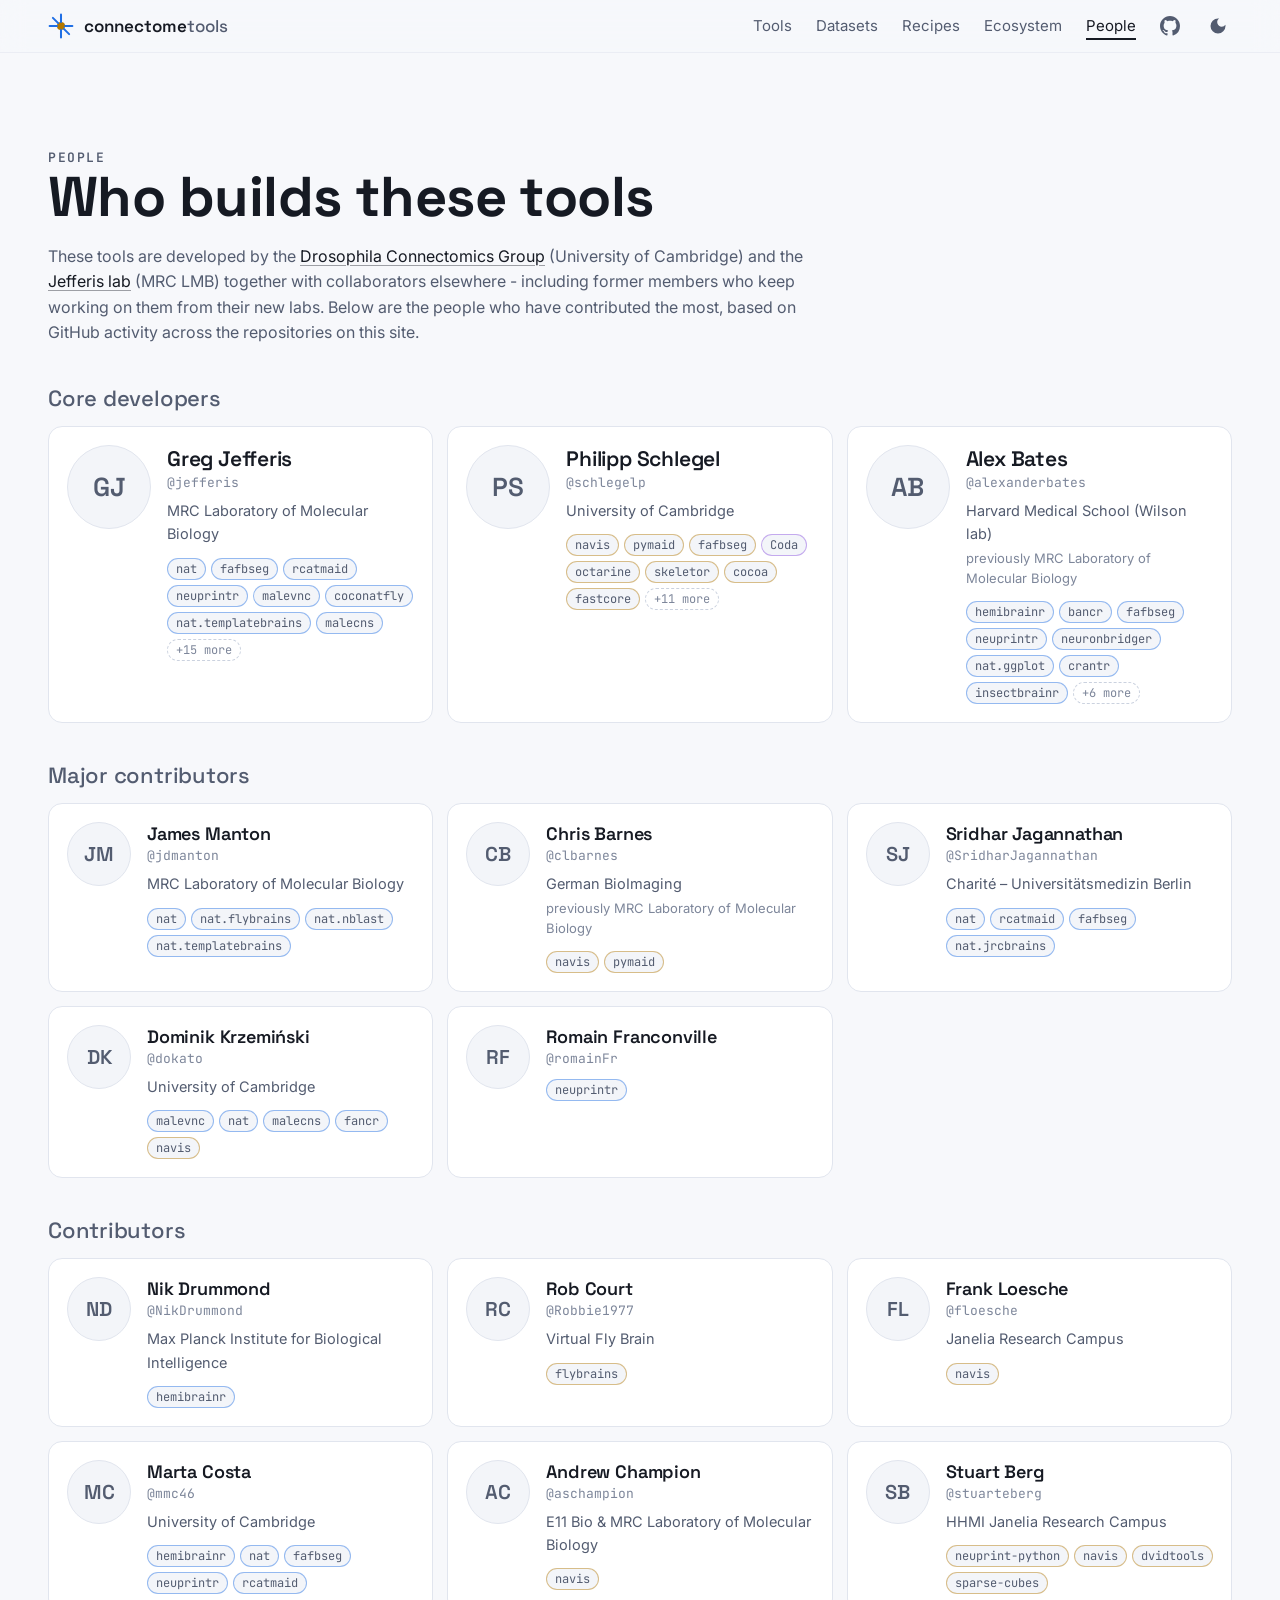
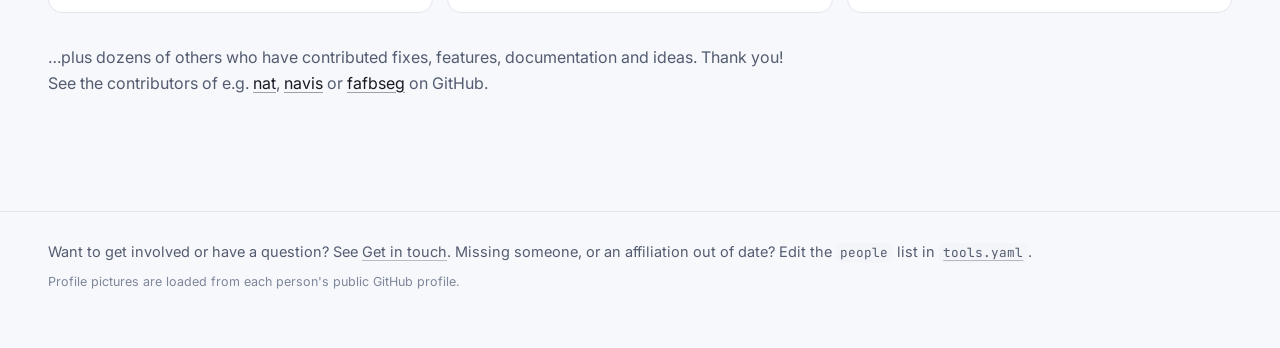
==== docs/people.html @ 2fbba4fc "improve website: - add contributors - add navigation rail - add "get in touch"" ====
<!doctype html>
<html lang="en">
<head>
  <meta charset="utf-8">
  <meta name="viewport" content="width=device-width, initial-scale=1">
  <title>People · Connectome Tools</title>
  <meta name="description" content="Open-source R and Python tools for neuroanatomy and connectomics, developed by the Drosophila Connectomics Group (University of Cambridge), the Jefferis lab (MRC LMB) and contributors from many other labs.">
  <meta property="og:title" content="People · Connectome Tools">
  <meta property="og:description" content="Open-source R and Python tools for neuroanatomy and connectomics.">
  <link rel="icon" href="data:image/svg+xml,<svg xmlns='http://www.w3.org/2000/svg' viewBox='0 0 32 32'><circle cx='16' cy='16' r='5' fill='%23ffc94d'/><path d='M16 11V2M16 21v9M11 16H2M21 16h9M12.5 12.5 6 6M19.5 19.5 26 26' stroke='%235b9cff' stroke-width='2.5' stroke-linecap='round'/></svg>">
  <link rel="preconnect" href="https://fonts.googleapis.com">
  <link rel="preconnect" href="https://fonts.gstatic.com" crossorigin>
  <link href="https://fonts.googleapis.com/css2?family=Inter:wght@400;500;600&family=JetBrains+Mono:wght@400;600&family=Space+Grotesk:wght@500;700&display=swap" rel="stylesheet">
  <link rel="stylesheet" href="style.css">
  <script>
    // Apply the saved theme before first paint to avoid a flash.
    try { const t = localStorage.getItem("theme"); if (t) document.documentElement.dataset.theme = t; } catch (e) {}
  </script>
</head>
<body>
  <header class="nav">
    <a class="brand" href="index.html" aria-label="Connectome Tools home">
      <svg viewBox="0 0 32 32" aria-hidden="true"><circle cx="16" cy="16" r="5" class="soma"/><path d="M16 11V2M16 21v9M11 16H2M21 16h9M12.5 12.5 6 6M19.5 19.5 26 26" class="neurites"/></svg>
      <span>connectome<b>tools</b></span>
    </a>
    <nav aria-label="Sections">
      <div class="nav-links">
        <a href="index.html#tools">Tools</a>
        <a href="index.html#datasets">Datasets</a>
        <a href="index.html#recipes">Recipes</a>
        <a href="index.html#ecosystem">Ecosystem</a>
        <a href="people.html" aria-current="true">People</a>
      </div>
      <a href="https://github.com/flyconnectome/tools" class="gh" aria-label="GitHub repository">
        <svg viewBox="0 0 16 16" aria-hidden="true"><path fill="currentColor" d="M8 0C3.58 0 0 3.58 0 8c0 3.54 2.29 6.53 5.47 7.59.4.07.55-.17.55-.38 0-.19-.01-.82-.01-1.49-2.01.37-2.53-.49-2.69-.94-.09-.23-.48-.94-.82-1.13-.28-.15-.68-.52-.01-.53.63-.01 1.08.58 1.23.82.72 1.21 1.87.87 2.33.66.07-.52.28-.87.51-1.07-1.78-.2-3.64-.89-3.64-3.95 0-.87.31-1.59.82-2.15-.08-.2-.36-1.02.08-2.12 0 0 .67-.21 2.2.82.64-.18 1.32-.27 2-.27.68 0 1.36.09 2 .27 1.53-1.04 2.2-.82 2.2-.82.44 1.1.16 1.92.08 2.12.51.56.82 1.27.82 2.15 0 3.07-1.87 3.75-3.65 3.95.29.25.54.73.54 1.48 0 1.07-.01 1.93-.01 2.2 0 .21.15.46.55.38A8.013 8.013 0 0016 8c0-4.42-3.58-8-8-8z"/></svg>
      </a>
      <button class="theme-toggle" type="button" aria-label="Toggle light/dark theme">
        <svg viewBox="0 0 24 24" aria-hidden="true"><path fill="currentColor" d="M12 3a9 9 0 1 0 9 9c0-.46-.04-.92-.1-1.36a5.39 5.39 0 0 1-4.4 2.26 5.4 5.4 0 0 1-3.14-9.8c-.44-.06-.9-.1-1.36-.1z"/></svg>
      </button>
    </nav>
  </header>

  <main>
    <section class="section people-page">
      <div class="section-head">
        <p class="eyebrow">People</p>
        <h1>Who builds these tools</h1>
        <p>These tools are developed by the <a href="https://flyconnecto.me">Drosophila Connectomics Group</a> (University of Cambridge)
          and the <a href="https://www2.mrc-lmb.cam.ac.uk/group-leaders/h-to-m/gregory-jefferis/">Jefferis lab</a> (MRC LMB) together with
          collaborators elsewhere - including former members who keep working on them from their new labs. Below are the people who have
          contributed the most, based on GitHub activity across the repositories on this site.</p>
      </div>
      <div id="people"></div>
      <p class="people-more">…plus dozens of others who have contributed fixes, features, documentation and ideas. Thank you!
        See the contributors of e.g. <a href="https://github.com/natverse/nat/graphs/contributors">nat</a>,
        <a href="https://github.com/navis-org/navis/graphs/contributors">navis</a> or
        <a href="https://github.com/natverse/fafbseg/graphs/contributors">fafbseg</a> on GitHub.</p>
    </section>
  </main>

  <footer class="footer">
    <p>Want to get involved or have a question? See <a href="index.html#contact">Get in touch</a>.
      Missing someone, or an affiliation out of date? Edit the <code>people</code> list in
      <a href="https://github.com/flyconnectome/tools/blob/main/tools.yaml"><code>tools.yaml</code></a>.</p>
    <p class="small">Profile pictures are loaded from each person's public GitHub profile.</p>
  </footer>

  <script type="module" src="people.js"></script>
  <script type="module" src="theme.js"></script>
</body>
</html>
---- docs/style.css ----
/* ------------------------------------------------------------------ tokens */
:root {
  --bg: #0a0c11;
  --bg-2: #0f1218;
  --surface: #141823;
  --surface-2: #1a1f2c;
  --border: #252b3a;
  --border-strong: #343c50;
  --text: #e8eaf0;
  --muted: #9aa3b6;
  --faint: #6b7489;

  --r: #5b9cff;
  --python: #ffc94d;
  --web: #c08cff;
  --r-soft: rgba(91, 156, 255, .14);
  --python-soft: rgba(255, 201, 77, .14);
  --web-soft: rgba(192, 140, 255, .14);

  --wip: #ff9f43;
  --restricted: #ff6b81;
  --ok: #3ddc97;

  --code-bg: #0d1017;
  --tok-kw: #ff7b9c;
  --tok-str: #8be9a8;
  --tok-num: #ffc94d;
  --tok-fn: #7cc4ff;
  --tok-com: #6b7489;

  --radius: 14px;
  --shadow: 0 10px 30px -12px rgba(0, 0, 0, .6);
  --font: "Inter", system-ui, -apple-system, "Segoe UI", sans-serif;
  --font-display: "Space Grotesk", var(--font);
  --font-mono: "JetBrains Mono", ui-monospace, SFMono-Regular, Menlo, monospace;
  color-scheme: dark;
}

@media (prefers-color-scheme: light) {
  :root:not([data-theme="dark"]) {
    --bg: #f7f8fb; --bg-2: #eef1f6; --surface: #ffffff; --surface-2: #f3f5f9;
    --border: #e1e5ee; --border-strong: #cbd2df; --text: #161a23; --muted: #535c70; --faint: #7d869a;
    --r: #1f6fe5; --python: #b37800; --web: #8a4fe0;
    --r-soft: rgba(31, 111, 229, .10); --python-soft: rgba(214, 150, 0, .13); --web-soft: rgba(138, 79, 224, .10);
    --wip: #c76a00; --restricted: #d63355; --ok: #12935c;
    --code-bg: #f3f5f9; --tok-kw: #c2185b; --tok-str: #2e7d32; --tok-num: #a35f00; --tok-fn: #1f6fe5; --tok-com: #7d869a;
    --shadow: 0 10px 30px -14px rgba(20, 30, 60, .25);
    color-scheme: light;
  }
}
:root[data-theme="light"] {
  --bg: #f7f8fb; --bg-2: #eef1f6; --surface: #ffffff; --surface-2: #f3f5f9;
  --border: #e1e5ee; --border-strong: #cbd2df; --text: #161a23; --muted: #535c70; --faint: #7d869a;
  --r: #1f6fe5; --python: #b37800; --web: #8a4fe0;
  --r-soft: rgba(31, 111, 229, .10); --python-soft: rgba(214, 150, 0, .13); --web-soft: rgba(138, 79, 224, .10);
  --wip: #c76a00; --restricted: #d63355; --ok: #12935c;
  --code-bg: #f3f5f9; --tok-kw: #c2185b; --tok-str: #2e7d32; --tok-num: #a35f00; --tok-fn: #1f6fe5; --tok-com: #7d869a;
  --shadow: 0 10px 30px -14px rgba(20, 30, 60, .25);
  color-scheme: light;
}

/* -------------------------------------------------------------------- base */
*, *::before, *::after { box-sizing: border-box; }
[hidden] { display: none !important; }   /* components below set `display`, which would otherwise override `hidden` */
html { scroll-behavior: smooth; scroll-padding-top: 72px; }
@media (prefers-reduced-motion: reduce) { html { scroll-behavior: auto; } }
body {
  margin: 0;
  background: var(--bg);
  color: var(--text);
  font: 16px/1.6 var(--font);
  -webkit-font-smoothing: antialiased;
  overflow-x: hidden;
}
a { color: inherit; text-decoration-color: color-mix(in srgb, currentColor 40%, transparent); text-underline-offset: 3px; }
a:hover { text-decoration-color: currentColor; }
code { font: .88em var(--font-mono); background: var(--surface-2); padding: .1em .35em; border-radius: 5px; }
h1, h2, h3 { font-family: var(--font-display); line-height: 1.1; margin: 0; letter-spacing: -.01em; }
button { font: inherit; color: inherit; }
:focus-visible { outline: 2px solid var(--r); outline-offset: 2px; border-radius: 6px; }

/* --------------------------------------------------------------------- nav */
.nav {
  position: sticky; top: 0; z-index: 20;
  display: flex; align-items: center; justify-content: space-between; gap: 16px;
  padding: 12px clamp(16px, 4vw, 48px);
  background: color-mix(in srgb, var(--bg) 78%, transparent);
  backdrop-filter: blur(12px);
  border-bottom: 1px solid color-mix(in srgb, var(--border) 60%, transparent);
}
.brand { display: flex; align-items: center; gap: 10px; text-decoration: none; font: 600 17px var(--font-display); }
.brand svg { width: 26px; height: 26px; }
.brand .soma { fill: var(--python); }
.brand .neurites { stroke: var(--r); stroke-width: 2.5; stroke-linecap: round; fill: none; }
.brand b { color: var(--muted); font-weight: 500; }
.nav nav { display: flex; align-items: center; gap: clamp(8px, 2vw, 24px); }
.nav-links { display: flex; gap: clamp(8px, 2vw, 24px); }
.nav nav a { text-decoration: none; color: var(--muted); font-size: 15px; transition: color .15s; }
.nav nav a:hover, .nav-links a[aria-current="true"] { color: var(--text); }
.nav-links a[aria-current="true"] { box-shadow: 0 2px 0 var(--text); }
.nav .gh svg, .theme-toggle svg { width: 20px; height: 20px; display: block; }
.theme-toggle { background: none; border: 0; padding: 4px; cursor: pointer; color: var(--muted); }
.theme-toggle:hover { color: var(--text); }
@media (max-width: 640px) {
  /* Section links move to a scrollable second row so they stay discoverable on phones */
  .nav { flex-wrap: wrap; row-gap: 8px; }
  .nav nav { display: contents; }
  .nav .gh { margin-left: auto; }
  .nav-links { order: 3; width: 100%; overflow-x: auto; gap: 16px; padding-bottom: 2px; scrollbar-width: none; }
  .nav-links a { white-space: nowrap; font-size: 14px; }
  html { scroll-padding-top: 104px; }
}

/* -------------------------------------------------------------------- rail */
.rail {
  position: fixed; left: 22px; top: 50%; transform: translate(-10px, -50%); z-index: 15;
  display: none;
  /* hidden over the hero; nav.js adds .shown once the hero is mostly scrolled past */
  opacity: 0; visibility: hidden; transition: opacity .3s, transform .3s, visibility 0s .3s;
}
.rail.shown { opacity: 1; visibility: visible; transform: translate(0, -50%); transition: opacity .3s, transform .3s; }
.rail ol { list-style: none; margin: 0; padding: 0; display: flex; flex-direction: column; gap: 26px; position: relative; }
.rail a { display: flex; align-items: center; gap: 12px; text-decoration: none; color: var(--faint); font-size: 13px; font-weight: 500; }
.rail i {
  width: 11px; height: 11px; border-radius: 50%; flex: none; position: relative; z-index: 1;
  background: var(--bg); border: 2px solid var(--border-strong); transition: all .2s;
}
.rail a span {
  padding: 3px 9px; border-radius: 7px; white-space: nowrap;
  background: color-mix(in srgb, var(--surface) 92%, transparent); border: 1px solid var(--border);
  opacity: 0; transform: translateX(-6px); pointer-events: none; transition: opacity .2s, transform .2s, color .2s;
}
.rail a:hover i { border-color: var(--muted); }
.rail a[aria-current="true"] { color: var(--text); }
.rail a[aria-current="true"] i { background: var(--text); border-color: var(--text); transform: scale(1.25); }
.rail:hover a span, .rail a:focus-visible span { opacity: 1; transform: none; pointer-events: auto; }
.rail-track { position: absolute; left: 4.75px; width: 1.5px; background: var(--border); }   /* top/height set by nav.js */
.rail-fill { position: absolute; left: 0; top: 0; width: 100%; height: 0; background: linear-gradient(var(--r), var(--web), var(--python)); }
@media (min-width: 1100px) { .rail { display: block; } }
/* Enough gutter to keep the labels visible permanently */
@media (min-width: 1600px) {
  .rail a span { opacity: 1; transform: none; pointer-events: auto; background: none; border-color: transparent; padding-left: 0; }
}

/* -------------------------------------------------------------------- hero */
.hero {
  position: relative;
  min-height: min(88vh, 860px);
  display: grid;
  grid-template-columns: minmax(0, 1fr);
  align-items: center;
  padding: clamp(32px, 6vw, 80px) clamp(16px, 4vw, 48px);
  overflow: hidden;
  isolation: isolate;
  background:
    radial-gradient(60% 70% at 75% 45%, color-mix(in srgb, var(--r) 14%, transparent), transparent 70%),
    radial-gradient(40% 50% at 85% 75%, color-mix(in srgb, var(--python) 9%, transparent), transparent 70%);
}
.hero-canvas { position: absolute; inset: 0 0 0 36%; z-index: -1; cursor: grab; }
.hero-canvas:active { cursor: grabbing; }
.hero-canvas canvas { display: block; width: 100% !important; height: 100% !important; }
.hero-text { max-width: 620px; position: relative; pointer-events: none; }
.hero-text a, .hero-text .btn { pointer-events: auto; }
.eyebrow {
  font: 600 13px var(--font-mono); letter-spacing: .12em; text-transform: uppercase; color: var(--muted); margin: 0 0 18px;
}
.hero h1 { font-size: clamp(40px, 6.4vw, 76px); font-weight: 700; margin-bottom: 22px; }
.grad {
  background: linear-gradient(100deg, var(--r) 10%, var(--web) 55%, var(--python) 95%);
  -webkit-background-clip: text; background-clip: text; color: transparent;
}
.lede { font-size: clamp(16px, 1.6vw, 19px); color: var(--muted); max-width: 54ch; margin: 0 0 30px; }
.lede a { color: var(--text); }
.cta { display: flex; flex-wrap: wrap; gap: 12px; margin-bottom: 36px; }
.btn {
  display: inline-flex; align-items: center; gap: 10px;
  padding: 12px 20px; border-radius: 999px; text-decoration: none; font-weight: 500;
  border: 1px solid var(--border-strong); background: color-mix(in srgb, var(--surface) 70%, transparent);
  transition: transform .15s, border-color .15s, background .15s;
}
.btn:hover { transform: translateY(-1px); border-color: var(--muted); }
.btn.primary { background: var(--text); color: var(--bg); border-color: var(--text); }
.btn.primary svg { width: 18px; height: 18px; stroke: currentColor; stroke-width: 2; fill: none; stroke-linecap: round; stroke-linejoin: round; }
.hero-stats { list-style: none; display: flex; flex-wrap: wrap; gap: 10px 28px; padding: 0; margin: 0; }
.hero-stats li { color: var(--muted); font-size: 14px; }
.hero-stats b { display: block; font: 700 26px var(--font-display); color: var(--text); }
.hero-legend {
  position: absolute; right: clamp(16px, 4vw, 48px); bottom: 20px; max-width: 360px;
  font-size: 12px; color: var(--faint); text-align: right;
}
.legend-title { margin: 0 0 8px; }
.hero-legend ul { list-style: none; padding: 0; margin: 0; display: flex; flex-wrap: wrap; justify-content: flex-end; gap: 4px 12px; }
.hero-legend li { cursor: default; display: flex; align-items: center; gap: 6px; font-family: var(--font-mono); transition: color .15s; }
.hero-legend li:hover { color: var(--text); }
.hero-legend li i { width: 8px; height: 8px; border-radius: 50%; display: inline-block; }
@media (max-width: 860px) {
  .hero { min-height: auto; padding-top: 360px; }
  .hero-canvas { inset: 0 0 auto 0; height: 380px; }
  .hero-legend { position: static; text-align: left; max-width: none; margin-top: 28px; }
  .hero-legend ul { justify-content: flex-start; }
}

/* ---------------------------------------------------------------- sections */
.section { padding: clamp(56px, 8vw, 96px) clamp(16px, 4vw, 48px) 0; max-width: 1320px; margin: 0 auto; }
.section-head { max-width: 760px; margin-bottom: 28px; }
.section-head h2 { font-size: clamp(30px, 4vw, 44px); margin-bottom: 12px; }
.section-head p { color: var(--muted); margin: 0; }
.section-head a { color: var(--text); }

/* ----------------------------------------------------------------- filters */
.filters {
  display: flex; flex-direction: column; gap: 12px;
  padding: 14px; margin-bottom: 14px;
  background: var(--surface); border: 1px solid var(--border); border-radius: var(--radius);
  position: sticky; top: 62px; z-index: 10; box-shadow: var(--shadow);
}
.filter-row { display: flex; flex-wrap: wrap; gap: 10px 16px; align-items: center; }
.search { display: flex; align-items: center; gap: 8px; flex: 1 1 200px; min-width: 0;
  background: var(--bg-2); border: 1px solid var(--border); border-radius: 10px; padding: 0 12px; }
.search svg { width: 16px; height: 16px; stroke: var(--faint); stroke-width: 2; fill: none; flex: none; }
.search input { border: 0; background: none; color: var(--text); font: inherit; padding: 8px 0; width: 100%; outline: none; }
.chips { display: flex; flex-wrap: wrap; gap: 6px; }
.chip {
  border: 1px solid var(--border); background: var(--bg-2); color: var(--muted);
  padding: 5px 12px; border-radius: 999px; font-size: 13.5px; cursor: pointer; transition: all .15s;
}
.chip:hover { color: var(--text); border-color: var(--border-strong); }
.chip.active { color: var(--text); border-color: var(--text); background: var(--surface-2); }
.chip[data-lang="r"].active { border-color: var(--r); background: var(--r-soft); }
.chip[data-lang="python"].active { border-color: var(--python); background: var(--python-soft); }
.chip[data-lang="web"].active { border-color: var(--web); background: var(--web-soft); }
.select { display: flex; align-items: center; gap: 8px; font-size: 13.5px; color: var(--muted); }
.select select {
  font: inherit; color: var(--text); background: var(--bg-2); border: 1px solid var(--border);
  border-radius: 10px; padding: 6px 10px; max-width: 180px;
}
.view-toggle { display: inline-flex; border: 1px solid var(--border); border-radius: 10px; overflow: hidden; }
.select { margin-left: auto; }
.view-toggle button { background: var(--bg-2); border: 0; padding: 6px 12px; font-size: 13.5px; color: var(--muted); cursor: pointer; }
.view-toggle button.active { background: var(--surface-2); color: var(--text); box-shadow: inset 0 -2px 0 var(--text); }
@media (max-width: 860px) { .filters { position: static; } .select { margin-left: 0; } }
.result-count { color: var(--faint); font-size: 13.5px; margin: 0 0 14px 4px; }

/* -------------------------------------------------------------------- grid */
.grid { display: grid; grid-template-columns: repeat(auto-fill, minmax(280px, 1fr)); gap: 14px; }
.card {
  position: relative; display: flex; flex-direction: column; gap: 10px;
  padding: 18px 18px 14px; border-radius: var(--radius);
  background: var(--surface); border: 1px solid var(--border);
  transition: transform .18s, border-color .18s, box-shadow .18s;
  --accent: var(--muted); --accent-soft: transparent;
}
.card[data-lang="r"] { --accent: var(--r); --accent-soft: var(--r-soft); }
.card[data-lang="python"] { --accent: var(--python); --accent-soft: var(--python-soft); }
.card[data-lang="web"] { --accent: var(--web); --accent-soft: var(--web-soft); }
.card::before {
  content: ""; position: absolute; inset: 0 0 auto; height: 3px; border-radius: var(--radius) var(--radius) 0 0;
  background: linear-gradient(90deg, var(--accent), transparent 80%); opacity: .8;
}
.card:hover { transform: translateY(-2px); border-color: var(--border-strong); box-shadow: var(--shadow); }
.card.flash { animation: flash 1.6s ease-out; }
@keyframes flash { 0%, 30% { border-color: var(--accent); box-shadow: 0 0 0 4px var(--accent-soft); } }
.card-head { display: flex; align-items: center; gap: 10px; }
.card-head h3 { font: 600 17px var(--font-mono); letter-spacing: -.01em; word-break: break-word; }
.card-head h3 a { text-decoration: none; }
.card-head h3 a::after { content: ""; position: absolute; inset: 0; border-radius: var(--radius); }
.tag {
  font: 600 10.5px var(--font-mono); text-transform: uppercase; letter-spacing: .06em;
  padding: 2px 7px; border-radius: 6px; color: var(--accent); background: var(--accent-soft); white-space: nowrap;
}
.status { font: 600 10.5px var(--font-mono); text-transform: uppercase; letter-spacing: .06em; padding: 2px 7px; border-radius: 6px; border: 1px solid; white-space: nowrap; }
.status.wip { color: var(--wip); border-color: color-mix(in srgb, var(--wip) 50%, transparent); }
.status.ext { color: var(--muted); border-color: var(--border-strong); text-transform: none; letter-spacing: 0; }
.status.restricted { color: var(--restricted); border-color: color-mix(in srgb, var(--restricted) 50%, transparent); }
.card-head .spacer { flex: 1; }
.card p { margin: 0; color: var(--muted); font-size: 14.5px; line-height: 1.55; }
.card p a { position: relative; z-index: 1; }
.card .ds { display: flex; flex-wrap: wrap; gap: 4px; }
.card .ds span { font-size: 11.5px; padding: 1px 7px; border-radius: 999px; background: var(--surface-2); color: var(--muted); border: 1px solid var(--border); }
.card .ds span.generic { border-style: dashed; }
.card-foot { display: flex; align-items: center; gap: 12px; margin-top: auto; padding-top: 6px; font-size: 12.5px; color: var(--faint); }
.card-foot .links { margin-left: auto; display: flex; gap: 10px; position: relative; z-index: 1; }
.card-foot .links a { color: var(--muted); text-decoration: none; }
.card-foot .links a:hover { color: var(--text); }
.card-foot svg { width: 13px; height: 13px; vertical-align: -2px; fill: currentColor; }
.empty { color: var(--muted); padding: 40px; text-align: center; border: 1px dashed var(--border); border-radius: var(--radius); }

/* ------------------------------------------------------------------- pairs */
.pairs { display: flex; flex-direction: column; gap: 14px; }
.pair { display: grid; grid-template-columns: 1fr 150px 1fr; gap: 14px; align-items: stretch; }
.pair-side { display: grid; gap: 10px; align-content: center; }
.pair-side.r { justify-items: stretch; }
.pair-mid { display: flex; align-items: center; justify-content: center; text-align: center; font: 500 14px var(--font-display); color: var(--muted); position: relative; }
.pair-mid::before { content: ""; position: absolute; left: -14px; right: -14px; top: 50%; border-top: 1px dashed var(--border-strong); z-index: -1; }
.pair-mid span { background: var(--bg); padding: 6px 10px; border-radius: 8px; border: 1px solid var(--border); }
.pair .card { padding: 14px 16px 12px; }
.pair-head { display: grid; grid-template-columns: 1fr 150px 1fr; gap: 14px; font: 600 13px var(--font-mono); text-transform: uppercase; letter-spacing: .1em; }
.pair-head .r { color: var(--r); } .pair-head .python { color: var(--python); text-align: right; }
@media (max-width: 760px) {
  .pair, .pair-head { grid-template-columns: 1fr; }
  .pair-mid { justify-content: flex-start; } .pair-mid::before { display: none; }
  .pair-head { display: none; }
  .pair { padding-bottom: 14px; border-bottom: 1px solid var(--border); }
}

/* ------------------------------------------------------------------ matrix */
.matrix-wrap { overflow-x: auto; border: 1px solid var(--border); border-radius: var(--radius); background: var(--surface); }
.matrix { border-collapse: separate; border-spacing: 0; font-size: 13.5px; min-width: 100%; }
.matrix th, .matrix td { padding: 0; text-align: center; border-bottom: 1px solid var(--border); }
.matrix thead th { position: sticky; top: 0; background: var(--surface); vertical-align: bottom; height: 160px; z-index: 1; }
.matrix thead th.col { width: 34px; min-width: 34px; }
.matrix thead th.col a {
  writing-mode: vertical-rl; transform: rotate(180deg); text-decoration: none;
  font: 500 12.5px var(--font-mono); padding: 10px 0; display: inline-block; white-space: nowrap; color: var(--muted);
}
.matrix thead th.col a:hover { color: var(--text); }
.matrix thead th.col.r { box-shadow: inset 0 -3px 0 var(--r); }
.matrix thead th.col.python { box-shadow: inset 0 -3px 0 var(--python); }
.matrix thead th.col.web { box-shadow: inset 0 -3px 0 var(--web); }
.matrix thead th.group-gap, .matrix td.group-gap { width: 10px; min-width: 10px; border-bottom-color: transparent; }
.matrix tbody th {
  position: sticky; left: 0; background: var(--surface); text-align: left; font-weight: 500; z-index: 1;
  padding: 8px 16px; white-space: nowrap; min-width: 220px; cursor: pointer;
}
@media (max-width: 640px) { .matrix tbody th { min-width: 150px; padding: 8px 10px; white-space: normal; } }
.matrix tbody th small { display: block; color: var(--faint); font-weight: 400; font-size: 12px; }
.matrix tbody th .lock { color: var(--restricted); font-size: 11px; margin-left: 4px; }
.matrix tbody tr { transition: background .12s; }
.matrix tbody tr:hover, .matrix tbody tr:hover th { background: var(--surface-2); }
.matrix tbody tr.selected th { box-shadow: inset 3px 0 0 var(--text); }
.matrix td.hl, .matrix th.hl { background: color-mix(in srgb, var(--surface-2) 80%, transparent); }
.dot { display: inline-block; width: 11px; height: 11px; border-radius: 50%; vertical-align: -1px; }
.dot.dedicated { background: var(--text); }
.dot.generic { border: 1.5px solid var(--muted); }
.matrix td .dot.dedicated { background: var(--c, var(--text)); }
.matrix td .dot.generic { border-color: var(--c, var(--muted)); }
.matrix td.r { --c: var(--r); } .matrix td.python { --c: var(--python); } .matrix td.web { --c: var(--web); }
.matrix tbody tr:last-child > * { border-bottom: 0; }

/* ----------------------------------------------------------------- recipes */
.recipes { display: grid; grid-template-columns: 280px minmax(0, 1fr); gap: 18px; align-items: start; }
.recipe-list { list-style: none; margin: 0; padding: 0; display: flex; flex-direction: column; gap: 6px; }
.recipe-list button {
  width: 100%; text-align: left; background: none; border: 1px solid transparent; border-radius: 10px;
  padding: 10px 14px; cursor: pointer; color: var(--muted); font-weight: 500; transition: all .15s;
}
.recipe-list button:hover { color: var(--text); background: var(--surface); }
.recipe-list button[aria-selected="true"] { color: var(--text); background: var(--surface); border-color: var(--border-strong); }
.recipe-panel { background: var(--surface); border: 1px solid var(--border); border-radius: var(--radius); overflow: hidden; min-width: 0; }
.recipe-panel .blurb { padding: 16px 18px 0; margin: 0; color: var(--muted); font-size: 14.5px; }
.recipe-panel .blurb a { color: var(--text); }
.code-tabs { display: flex; gap: 4px; padding: 14px 18px 0; border-bottom: 1px solid var(--border); }
.code-tabs button {
  background: none; border: 0; padding: 8px 14px; cursor: pointer; color: var(--muted);
  font: 600 13px var(--font-mono); border-bottom: 2px solid transparent; margin-bottom: -1px;
}
.code-tabs button[data-lang="r"][aria-selected="true"] { color: var(--r); border-color: var(--r); }
.code-tabs button[data-lang="python"][aria-selected="true"] { color: var(--python); border-color: var(--python); }
.code-tabs .copy { margin-left: auto; font-weight: 500; }
.code-tabs .copy:hover { color: var(--text); }
.recipe-panel pre { margin: 0; padding: 18px; background: var(--code-bg); overflow-x: auto; font: 13.5px/1.65 var(--font-mono); }
.recipe-panel pre code { background: none; padding: 0; font: inherit; }
.recipe-panel .uses { padding: 12px 18px 16px; font-size: 13px; color: var(--faint); border-top: 1px solid var(--border); background: var(--code-bg); }
.recipe-panel .uses a { color: var(--muted); }
@media (max-width: 760px) {
  .recipes { grid-template-columns: 1fr; }
  .recipe-list { flex-direction: row; overflow-x: auto; padding-bottom: 4px; }
  .recipe-list button { white-space: nowrap; }
}
.hljs-keyword, .hljs-built_in, .hljs-literal { color: var(--tok-kw); }
.hljs-string { color: var(--tok-str); }
.hljs-number { color: var(--tok-num); }
.hljs-title, .hljs-title.function_, .hljs-params { color: var(--tok-fn); }
.hljs-comment { color: var(--tok-com); font-style: italic; }
.hljs-operator, .hljs-punctuation { color: var(--muted); }

/* ------------------------------------------------------------------- graph */
.graph {
  position: relative; height: min(78vh, 760px); min-height: 480px;
  border: 1px solid var(--border); border-radius: var(--radius); overflow: hidden;
  background:
    radial-gradient(circle at 25% 50%, var(--r-soft), transparent 45%),
    radial-gradient(circle at 75% 50%, var(--python-soft), transparent 45%),
    var(--surface);
}
.graph svg { display: block; width: 100%; height: 100%; }
.graph .link { stroke: var(--border-strong); stroke-opacity: .9; fill: none; }
.graph .link.pair { stroke: var(--muted); stroke-dasharray: 4 4; stroke-opacity: .55; }
.graph .node circle { stroke: var(--bg); stroke-width: 2; cursor: pointer; }
.graph .node text { font: 500 11px var(--font-mono); fill: var(--text); pointer-events: none; paint-order: stroke; stroke: var(--surface); stroke-width: 3px; }
.graph .node.r circle { fill: var(--r); } .graph .node.python circle { fill: var(--python); } .graph .node.web circle { fill: var(--web); }
.graph .node.ext circle { fill-opacity: .25; stroke: var(--python); stroke-width: 1.5; stroke-dasharray: 3 2; }
.graph.focus .node, .graph.focus .link { opacity: .12; transition: opacity .15s; }
.graph.focus .node.on, .graph.focus .link.on { opacity: 1; }
.graph-legend { position: absolute; left: 14px; bottom: 12px; display: flex; flex-wrap: wrap; gap: 6px 16px; font-size: 12.5px; color: var(--muted); pointer-events: none; }
.graph-legend span { display: flex; align-items: center; gap: 6px; }
.sw { width: 10px; height: 10px; border-radius: 50%; display: inline-block; }
.sw.ext { border: 1.5px dashed var(--muted); }
.sw.r { background: var(--r); } .sw.python { background: var(--python); } .sw.web { background: var(--web); }
.ln { width: 22px; border-top: 1.5px solid var(--border-strong); display: inline-block; }
.ln.dashed { border-top: 1.5px dashed var(--muted); }
.graph-labels { position: absolute; top: 14px; left: 18px; right: 18px; display: flex; justify-content: space-between; pointer-events: none;
  font: 600 13px var(--font-mono); letter-spacing: .12em; text-transform: uppercase; }
.graph-labels .r { color: var(--r); } .graph-labels .python { color: var(--python); }

/* ------------------------------------------------------------ tooltip/foot */
.tooltip {
  position: fixed; z-index: 50; pointer-events: none; max-width: 300px;
  background: var(--surface-2); border: 1px solid var(--border-strong); border-radius: 10px;
  padding: 10px 12px; font-size: 13px; color: var(--muted); box-shadow: var(--shadow);
}
.tooltip b { color: var(--text); font-family: var(--font-mono); }
.footer { max-width: 1320px; margin: clamp(64px, 9vw, 120px) auto 0; padding: 28px clamp(16px, 4vw, 48px) 48px; border-top: 1px solid var(--border); color: var(--muted); font-size: 14.5px; }
.footer p { margin: 0 0 8px; }
.footer .small { font-size: 12.5px; color: var(--faint); }

/* ------------------------------------------------------------------ people */
.people-page h1 { font-size: clamp(36px, 5vw, 56px); margin-bottom: 16px; }
.people-group { font-size: 22px; margin: 40px 0 16px; color: var(--muted); font-weight: 500; }
.people-grid { display: grid; grid-template-columns: repeat(auto-fill, minmax(300px, 1fr)); gap: 14px; }
.people-grid.core { grid-template-columns: repeat(auto-fill, minmax(360px, 1fr)); }
.person {
  display: flex; gap: 16px; align-items: flex-start; padding: 18px;
  background: var(--surface); border: 1px solid var(--border); border-radius: var(--radius);
}
.avatar {
  flex: none; width: 64px; height: 64px; border-radius: 50%; overflow: hidden;
  background: var(--surface-2); border: 1px solid var(--border);
  display: grid; place-items: center; font: 600 20px var(--font-display); color: var(--muted);
}
.person.core .avatar { width: 84px; height: 84px; font-size: 26px; }
.avatar img { width: 100%; height: 100%; object-fit: cover; display: block; }
.person-body { min-width: 0; display: flex; flex-direction: column; gap: 2px; }
.person h3 { font: 600 18px var(--font-display); }
.person.core h3 { font-size: 21px; }
.handle { font: 13px var(--font-mono); color: var(--faint); text-decoration: none; }
.handle:hover { color: var(--text); }
.affil { margin: 6px 0 0; font-size: 14.5px; color: var(--muted); }
.prev { margin: 0; font-size: 13px; color: var(--faint); }
.pkgs { display: flex; flex-wrap: wrap; gap: 5px; margin-top: 10px; }
.pkg {
  font: 12px var(--font-mono); padding: 2px 8px; border-radius: 999px; text-decoration: none;
  color: var(--muted); background: var(--surface-2); border: 1px solid var(--border);
}
.pkg[data-lang="r"] { border-color: color-mix(in srgb, var(--r) 45%, transparent); }
.pkg[data-lang="python"] { border-color: color-mix(in srgb, var(--python) 45%, transparent); }
.pkg[data-lang="web"] { border-color: color-mix(in srgb, var(--web) 45%, transparent); }
.pkg:hover { color: var(--text); }
.more { display: contents; }
.more summary { font: 12px var(--font-mono); padding: 2px 8px; border-radius: 999px; cursor: pointer; color: var(--faint); list-style: none; border: 1px dashed var(--border-strong); }
.more summary::-webkit-details-marker { display: none; }
.more[open] summary { display: none; }
.people-more { color: var(--muted); margin-top: 32px; max-width: 760px; }
.people-more a, .people-page .section-head a { color: var(--text); }

/* ----------------------------------------------------------------- contact */
.contact-grid { display: grid; grid-template-columns: repeat(auto-fit, minmax(280px, 1fr)); gap: 14px; }
.contact-card {
  display: flex; flex-direction: column; gap: 8px; padding: 22px;
  background: var(--surface); border: 1px solid var(--border); border-radius: var(--radius);
}
.contact-card h3 { font-size: 19px; }
.contact-card p { margin: 0; color: var(--muted); font-size: 15px; }
.contact-card a { color: var(--text); }
.contact-card .hint { font-size: 13.5px; color: var(--faint); margin-top: auto; padding-top: 6px; }
.contact-icon {
  width: 38px; height: 38px; border-radius: 10px; display: grid; place-items: center;
  background: var(--surface-2); border: 1px solid var(--border); color: var(--muted);
}
.contact-icon svg { width: 18px; height: 18px; fill: currentColor; }
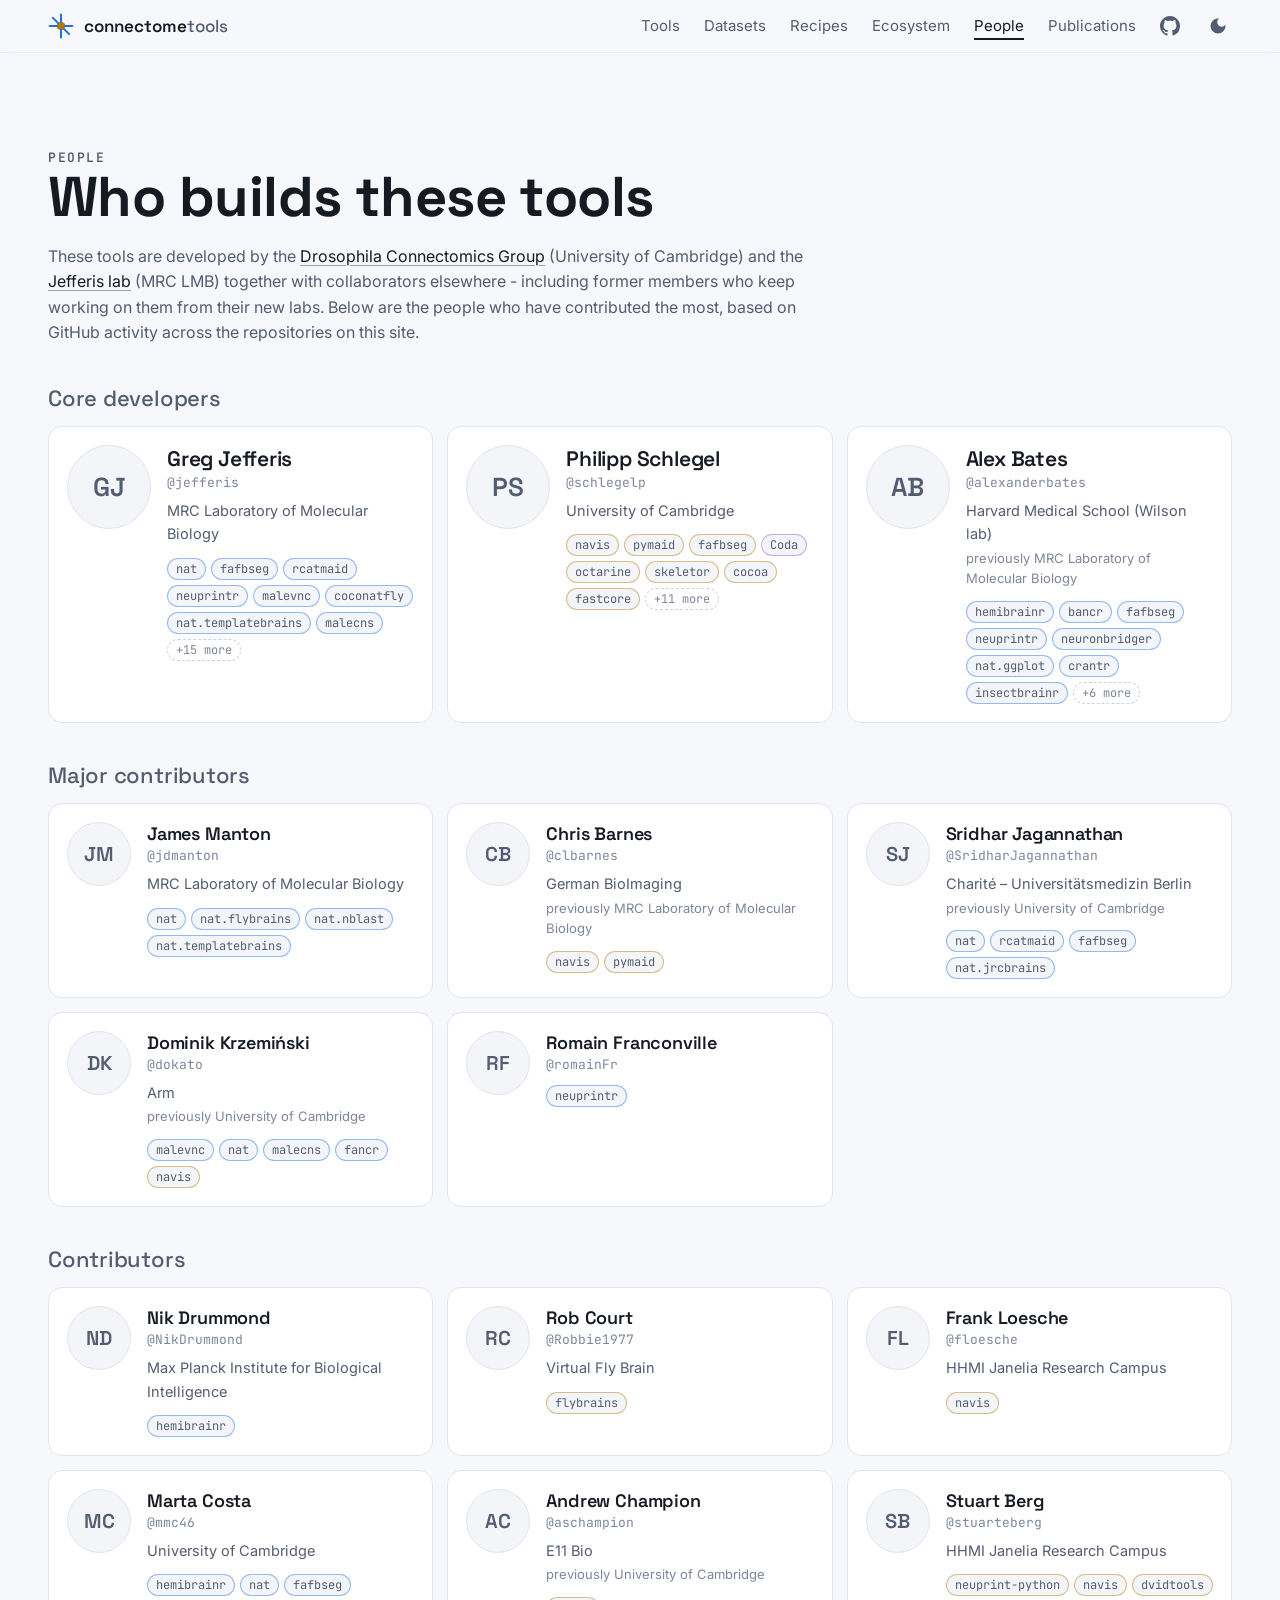
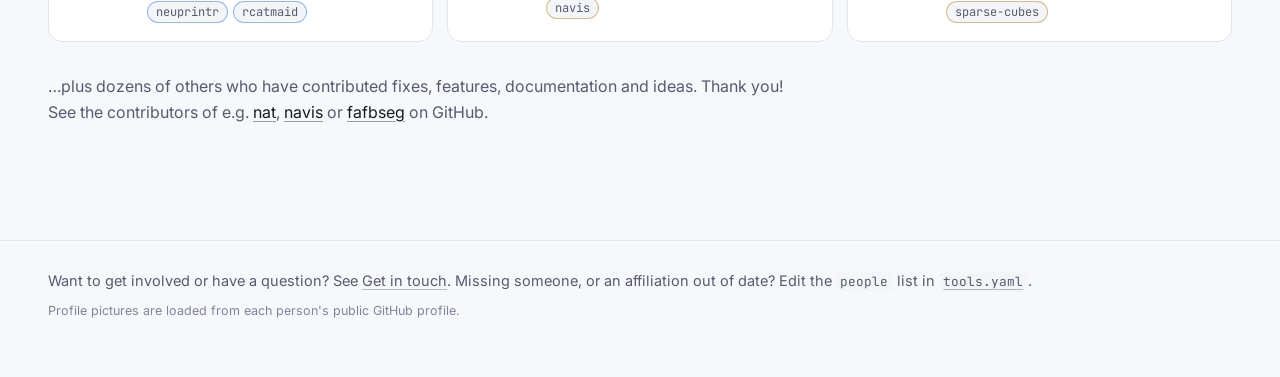
==== commit 67310af6: "add publications / references" ====
--- a/docs/people.html
+++ b/docs/people.html
@@ -30,6 +30,7 @@
         <a href="index.html#recipes">Recipes</a>
         <a href="index.html#ecosystem">Ecosystem</a>
         <a href="people.html" aria-current="true">People</a>
+        <a href="publications.html">Publications</a>
       </div>
       <a href="https://github.com/flyconnectome/tools" class="gh" aria-label="GitHub repository">
         <svg viewBox="0 0 16 16" aria-hidden="true"><path fill="currentColor" d="M8 0C3.58 0 0 3.58 0 8c0 3.54 2.29 6.53 5.47 7.59.4.07.55-.17.55-.38 0-.19-.01-.82-.01-1.49-2.01.37-2.53-.49-2.69-.94-.09-.23-.48-.94-.82-1.13-.28-.15-.68-.52-.01-.53.63-.01 1.08.58 1.23.82.72 1.21 1.87.87 2.33.66.07-.52.28-.87.51-1.07-1.78-.2-3.64-.89-3.64-3.95 0-.87.31-1.59.82-2.15-.08-.2-.36-1.02.08-2.12 0 0 .67-.21 2.2.82.64-.18 1.32-.27 2-.27.68 0 1.36.09 2 .27 1.53-1.04 2.2-.82 2.2-.82.44 1.1.16 1.92.08 2.12.51.56.82 1.27.82 2.15 0 3.07-1.87 3.75-3.65 3.95.29.25.54.73.54 1.48 0 1.07-.01 1.93-.01 2.2 0 .21.15.46.55.38A8.013 8.013 0 0016 8c0-4.42-3.58-8-8-8z"/></svg>
--- a/docs/style.css
+++ b/docs/style.css
@@ -439,17 +439,18 @@
 .prev { margin: 0; font-size: 13px; color: var(--faint); }
 .pkgs { display: flex; flex-wrap: wrap; gap: 5px; margin-top: 10px; }
 .pkg {
-  font: 12px var(--font-mono); padding: 2px 8px; border-radius: 999px; text-decoration: none;
+  font: 12px var(--font-mono); padding: 2px 8px; border-radius: 999px; text-decoration: none; white-space: nowrap;
   color: var(--muted); background: var(--surface-2); border: 1px solid var(--border);
 }
 .pkg[data-lang="r"] { border-color: color-mix(in srgb, var(--r) 45%, transparent); }
 .pkg[data-lang="python"] { border-color: color-mix(in srgb, var(--python) 45%, transparent); }
 .pkg[data-lang="web"] { border-color: color-mix(in srgb, var(--web) 45%, transparent); }
 .pkg:hover { color: var(--text); }
-.more { display: contents; }
-.more summary { font: 12px var(--font-mono); padding: 2px 8px; border-radius: 999px; cursor: pointer; color: var(--faint); list-style: none; border: 1px dashed var(--border-strong); }
-.more summary::-webkit-details-marker { display: none; }
-.more[open] summary { display: none; }
+.pkgs .more {
+  font: 12px var(--font-mono); padding: 2px 8px; border-radius: 999px; cursor: pointer;
+  color: var(--faint); background: none; border: 1px dashed var(--border-strong);
+}
+.pkgs .more:hover { color: var(--text); border-color: var(--muted); }
 .people-more { color: var(--muted); margin-top: 32px; max-width: 760px; }
 .people-more a, .people-page .section-head a { color: var(--text); }
 
@@ -468,3 +469,73 @@
   background: var(--surface-2); border: 1px solid var(--border); color: var(--muted);
 }
 .contact-icon svg { width: 18px; height: 18px; fill: currentColor; }
+
+.recipe-panel .tutorials {
+  display: flex; flex-wrap: wrap; align-items: center; gap: 8px 10px;
+  padding: 14px 18px; border-top: 1px solid var(--border); background: var(--code-bg); font-size: 13.5px;
+}
+.recipe-panel .tutorials > span { font: 600 11.5px var(--font-mono); text-transform: uppercase; letter-spacing: .08em; color: var(--faint); margin-right: 4px; }
+.recipe-panel .tutorials a {
+  display: inline-flex; align-items: center; gap: 6px; text-decoration: none; color: var(--text);
+  padding: 4px 10px; border-radius: 999px; border: 1px solid var(--border-strong); background: var(--surface);
+}
+.recipe-panel .tutorials a:hover { border-color: var(--muted); }
+.recipe-panel .tutorials svg { width: 12px; height: 12px; fill: var(--faint); }
+
+/* ------------------------------------------------------------ publications */
+.pubs-page h1 { font-size: clamp(36px, 5vw, 56px); margin-bottom: 16px; }
+.pubs-heading { font-size: clamp(26px, 3vw, 34px); margin: 48px 0 16px; }
+.pubs-sub { font-size: 18px; margin: 28px 0 12px; color: var(--muted); font-weight: 500; }
+.pubs-sub span { font: 400 13.5px var(--font); color: var(--faint); }
+.pubs-intro { color: var(--muted); max-width: 760px; margin: 0 0 8px; }
+.pubs-intro a, .pubs-page .section-head a { color: var(--text); }
+.cite-filter { display: flex; flex-wrap: wrap; align-items: center; gap: 8px 16px; }
+.cite-filter .select { margin-left: 0; }
+.cite-filter .hint { margin: 0; color: var(--faint); font-size: 14px; }
+.cite-list { list-style: none; padding: 0; margin: 0; display: flex; flex-direction: column; gap: 10px; }
+.cite {
+  display: flex; gap: 16px; align-items: flex-start; justify-content: space-between;
+  padding: 16px 18px; background: var(--surface); border: 1px solid var(--border); border-radius: var(--radius);
+}
+.cite-main { min-width: 0; }
+.cite-ref { margin: 0; line-height: 1.5; }
+.cite-ref a { color: var(--text); font-weight: 500; }
+.cite-authors { color: var(--muted); margin-right: 4px; }
+.cite-for { margin: 8px 0 0; font-size: 13.5px; color: var(--faint); display: flex; flex-wrap: wrap; gap: 5px; align-items: center; }
+.cite-for .note { color: var(--faint); }
+.cite-actions { display: flex; flex-direction: column; align-items: flex-end; gap: 8px; flex: none; }
+.doi { font: 12.5px var(--font-mono); color: var(--muted); text-decoration: none; white-space: nowrap; }
+.doi:hover { color: var(--text); }
+.copy-cite {
+  font: 12px var(--font-mono); padding: 3px 10px; border-radius: 999px; cursor: pointer;
+  background: var(--surface-2); border: 1px solid var(--border-strong); color: var(--muted);
+}
+.copy-cite:hover { color: var(--text); }
+.software-grid { display: grid; grid-template-columns: repeat(auto-fill, minmax(300px, 1fr)); gap: 10px; }
+.software {
+  display: flex; flex-wrap: wrap; align-items: center; justify-content: space-between; gap: 6px 10px; min-width: 0;
+  padding: 10px 14px; background: var(--surface); border: 1px solid var(--border); border-radius: 12px;
+}
+.year-group { display: grid; grid-template-columns: 80px minmax(0, 1fr); gap: 16px; margin-top: 18px; }
+.year { font: 700 22px var(--font-display); color: var(--faint); margin: 10px 0 0; }
+.pub-list { list-style: none; margin: 0; padding: 0; display: flex; flex-direction: column; }
+.pub { padding: 12px 0; border-bottom: 1px solid var(--border); }
+.pub:last-child { border-bottom: 0; }
+.pub-title { color: var(--text); font-weight: 500; text-decoration: none; }
+.pub-title:hover { text-decoration: underline; }
+.pub-meta { margin: 2px 0 6px; color: var(--muted); font-size: 14px; }
+.pub-uses { margin: 0; display: flex; flex-wrap: wrap; gap: 5px; }
+.pubs-page .empty { padding: 16px; }
+@media (max-width: 640px) {
+  .cite { flex-direction: column; }
+  .cite-actions { flex-direction: row; align-items: center; }
+  .year-group { grid-template-columns: 1fr; gap: 0; }
+}
+
+.callout {
+  display: flex; gap: 14px; align-items: flex-start; margin: 0 0 20px; padding: 16px 18px; border-radius: var(--radius);
+  background: var(--python-soft); border: 1px solid color-mix(in srgb, var(--python) 45%, transparent);
+}
+.callout > svg { width: 20px; height: 20px; flex: none; margin-top: 2px; fill: var(--python); }
+.callout p { margin: 0 0 10px; }
+.callout a { color: var(--text); }
